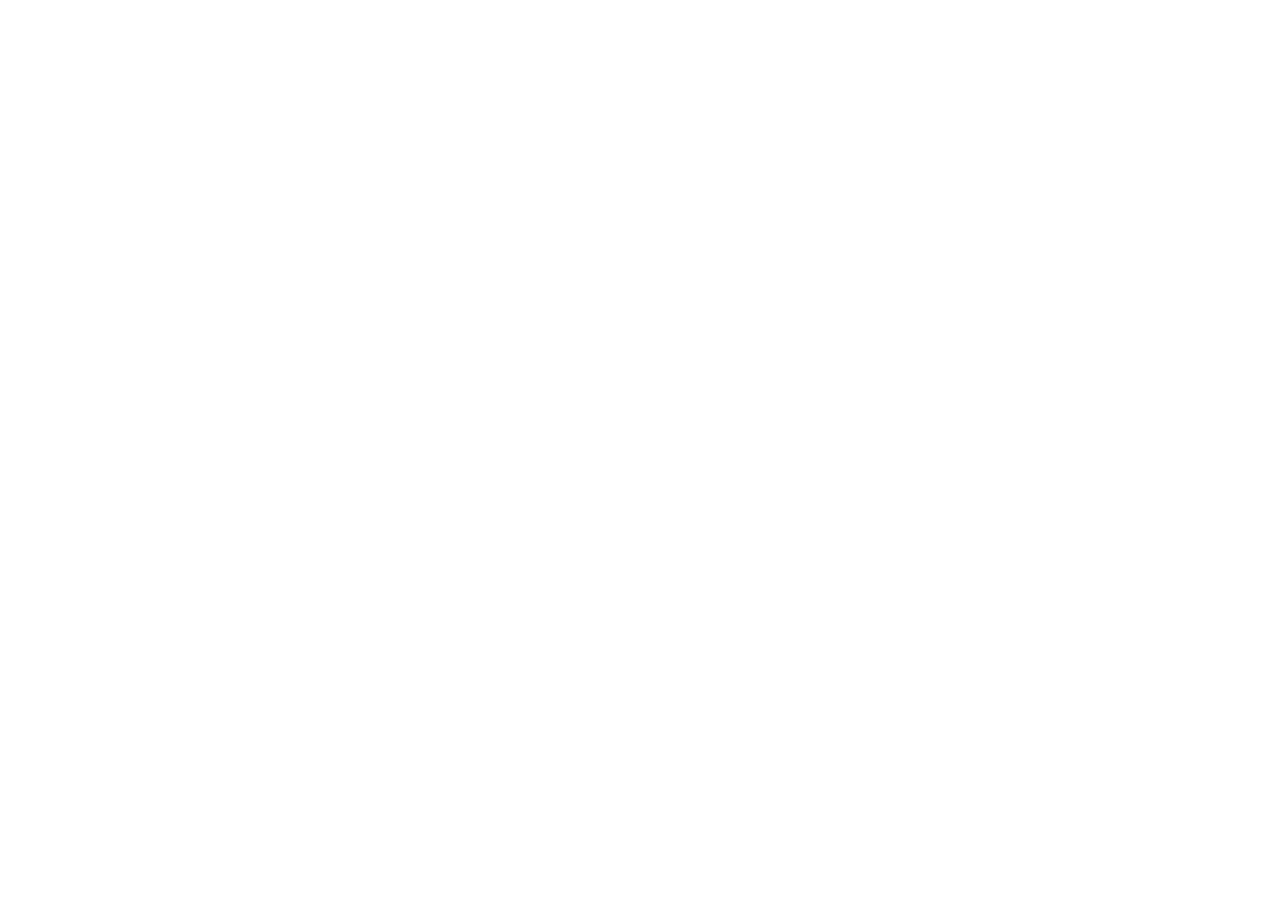
==== FrontEnd/login.html @ 02beb38c "création de la page login, accessible depuis la page home." ====
<!DOCTYPE html>
<html lang="en">
<head>
    <meta charset="UTF-8">
    <meta name="viewport" content="width=device-width, initial-scale=1.0">
    <title>Document</title>
</head>
<body>
    <div id="loginForm"></div>
    <script src="/Javascript/login.js" type="module"></script>
</body>
</html>
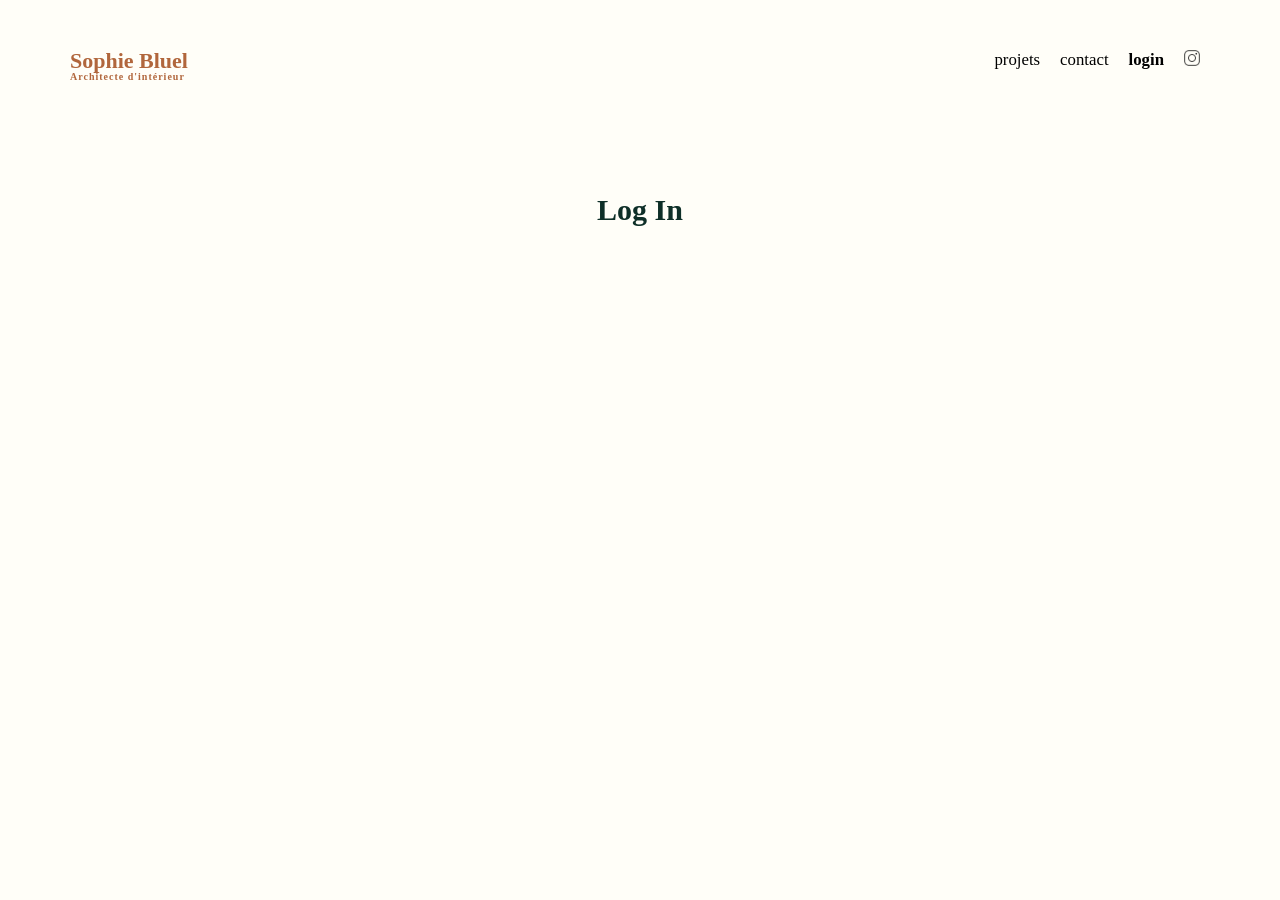
==== commit 4a15b289: "WIP sur le CSS global du site, et plus spécifiquement la page login" ====
--- a/FrontEnd/login.html
+++ b/FrontEnd/login.html
@@ -4,9 +4,26 @@
     <meta charset="UTF-8">
     <meta name="viewport" content="width=device-width, initial-scale=1.0">
     <title>Document</title>
+    <link rel="stylesheet" href="./assets/style.css">
 </head>
 <body>
-    <div id="loginForm"></div>
+    <header>
+        <h1>Sophie Bluel <span>Architecte d'intérieur</span></h1>
+        <nav>
+            <ul>
+                <li><a href="portfolio">projets</a></li>
+                <li><a href="#contact">contact</a></li>
+                <li>
+                    <a href="login.html" id="login" style="font-weight: bold;">login</a>
+                </li>
+                <li><a href="#"><img src="./assets/icons/instagram.png" alt="Instagram"></a></li>
+            </ul>
+        </nav>
+    </header>
+    <section id="loginSection">
+        <h2>Log In</h2>
+        <div id="loginForm"></div>
+    </section>
     <script src="/Javascript/login.js" type="module"></script>
 </body>
 </html>
--- a/FrontEnd/assets/style.css
+++ b/FrontEnd/assets/style.css
@@ -0,0 +1,418 @@
+/* http://meyerweb.com/eric/tools/css/reset/
+   v2.0 | 20110126
+   License: none (public domain)
+*/
+
+html, body, div, span, applet, object, iframe,
+h1, h2, h3, h4, h5, h6, p, blockquote, pre,
+a, abbr, acronym, address, big, cite, code,
+del, dfn, em, img, ins, kbd, q, s, samp,
+small, strike, strong, sub, sup, tt, var,
+b, u, i, center,
+dl, dt, dd, ol, ul, li,
+fieldset, form, label, legend,
+table, caption, tbody, tfoot, thead, tr, th, td,
+article, aside, canvas, details, embed,
+figure, figcaption, footer, header, hgroup,
+menu, nav, output, ruby, section, summary,
+time, mark, audio, video {
+	margin: 0;
+	padding: 0;
+	border: 0;
+	font-size: 100%;
+	font: inherit;
+	vertical-align: baseline;
+}
+/* HTML5 display-role reset for older browsers */
+article, aside, details, figcaption, figure,
+footer, header, hgroup, menu, nav, section {
+	display: block;
+}
+
+:root {
+	--primary-color: #1D6154;
+	--secondary-color: #0E2F28; 
+}
+
+body {
+	line-height: 1;
+}
+ol, ul {
+	list-style: none;
+}
+
+a {
+	text-decoration: none;
+	color: black;
+  }
+
+blockquote, q {
+	quotes: none;
+}
+blockquote:before, blockquote:after,
+q:before, q:after {
+	content: '';
+	content: none;
+}
+table {
+	border-collapse: collapse;
+	border-spacing: 0;
+}
+/** end reset css**/
+body {
+	max-width: 1140px;
+	margin:auto;
+	font-family: 'Work Sans' ;
+	font-size: 14px;
+	background-color: #FFFEF8;
+}
+header {
+	display: flex;
+	justify-content: space-between;
+	margin: 50px 0
+}
+section {
+	margin: 50px 0
+}
+
+h1{
+	display: flex;
+	flex-direction: column;
+	font-family: 'Syne';
+	font-size: 22px;
+	font-weight: 800;
+	color: #B1663C
+}
+
+h1 > span {
+	font-family: 'Work Sans';
+	font-size:10px;
+	letter-spacing: 0.1em;
+;
+}
+
+h2{
+	font-family: 'Syne';
+	font-weight: 700;
+	font-size: 30px;
+	color: var(--secondary-color)
+}
+nav ul {
+	display: flex;
+	align-items: center;
+	list-style-type: none;
+
+}
+nav li {
+	padding: 0 10px;
+	font-size: 1.2em;
+}
+
+nav li a:hover {
+	font-weight: bold;
+}
+
+nav li img{
+	width: 16px;
+	height: 16px;
+}
+
+.displayBlock {
+	display: block;
+}
+
+.displayNone {
+	display: none;
+}
+
+#introduction {
+	display: flex;
+	align-items: center;
+}
+#introduction figure {
+	flex: 1
+}
+#introduction img {
+	display: block;
+	margin: auto;
+	width: 80%;
+}
+
+#introduction article {
+	flex: 1
+}
+#introduction h2 {
+	margin-bottom: 1em;
+}
+
+#introduction p {
+	margin-bottom: 0.5em;
+}
+#portfolio h2 {
+	text-align: center;
+	margin-bottom: 1em;
+}
+.gallery {
+	width: 100%;
+	display: grid;
+	grid-template-columns: 1fr 1fr 1fr;
+	grid-column-gap: 20px;
+	grid-row-gap: 20px;
+}
+
+.gallery img {
+	width: 100%;
+}
+#contact {
+	width: 50%;
+margin: auto;
+}
+#contact > * {
+	text-align: center;
+
+}
+#contact h2{
+	margin-bottom: 20px;
+}
+#contact form {
+	text-align: left;
+	margin-top:30px;
+	display: flex;
+	flex-direction: column;
+}
+
+#contact input {
+	height: 50px;
+	font-size: 1.2em;
+	border: none;
+	box-shadow: 0px 4px 14px rgba(0, 0, 0, 0.09);
+}
+#contact label {
+	margin: 2em 0 1em 0;
+}
+#contact textarea {
+	border: none;
+	box-shadow: 0px 4px 14px rgba(0, 0, 0, 0.09);
+}
+
+footer nav ul {
+	display: flex;
+	justify-content: flex-end;
+	margin: 2em
+}
+
+/* BUTTONS */
+
+input[type="submit"]{
+	margin : 2em auto ;
+}
+
+.button-general {
+	border: none;
+	font-family: 'Syne';
+	font-weight: 700;
+	font-size: 16px;
+	color: white;
+	background-color: var(--primary-color);
+	width: 180px;
+	text-align: center;
+	border-radius: 60px ;
+}
+
+.button-general:hover {
+	background-color: var(--secondary-color);
+	color: white;
+}
+
+.button-general.selectAllBtn {
+	background-color:white ;
+	border: 1px solid var(--primary-color);
+	color: var(--primary-color);
+	width: auto;
+	min-width: 100px;
+	height: 37px;
+}
+
+.button-general.selectAllBtn:focus {
+	background-color: var(--primary-color);
+	color: white;
+}
+
+.filter {
+	display: flex;
+	justify-content: center;
+	gap: 10px;
+	margin: 40px;
+}
+/* ADMIN BANNER */
+
+#admin-banner {
+	position : fixed;
+    top : 0;
+    left : 0;
+    width : 100%;
+    background-color : black;
+    color : white;
+    display : flex;
+    align-items : center;
+    justify-content: center;
+    padding : 10px;
+}
+
+/* LOGIN PAGE */
+
+#loginSection {
+    display: flex;
+    flex-direction: column;
+    align-items: center;
+    height: 200px;
+    justify-content: space-evenly;
+}
+
+#loginSection h2 {
+	padding: 20px;
+}
+
+#loginFormElement {
+	display: flex;
+	flex-direction: column;
+}
+
+#loginFormElement a {
+	text-decoration: underline;
+	text-align: center;
+}
+
+.loginBtn {
+		padding: 3px;
+		border: none;
+		font-family: 'Syne';
+		font-size: 16px;
+		color: white;
+		background-color: var(--primary-color);
+		text-align: center;
+		border-radius: 60px ;
+	}
+
+
+/* MODAL */
+
+
+
+.overlay {
+    position: fixed;
+    top: 0;
+    left: 0;
+    width: 100%;
+    height: 100%;
+	z-index: 0;
+    background: rgba(0, 0, 0, 0.5); 
+    display: none; 
+}
+
+#modal {
+	display: none;
+	position: fixed;
+	z-index: 1;
+	left: 0;
+	top: 0;
+	width: 100%;
+	height: 100%;
+	overflow: auto;
+}
+
+.modal-wrapper {
+	background-color: #fff;
+	margin: auto;
+	padding: 20px;
+	border: 1px solid #888;
+	border-radius: 10px;
+	max-width: 630px;
+	text-align: center;
+	position: relative;
+	display: flex;
+	flex-direction: column;
+	align-items: center;
+}
+
+#modalLink {
+	text-decoration: none;
+	color: white;
+}
+
+.fa-solid {
+	font-size: 17px;
+	margin-right: 10px;
+	color: white;
+}
+
+.modification {
+	display: inline;
+	position: relative;
+}
+
+.modification i {
+	position: absolute;
+	padding : 8px;
+	border : 2px solid red;
+	font-size: 10px;
+	color: black;
+}
+
+.modification span {
+	font-family: "work-sans";
+	font-weight: 400;
+	font-size: 14px;
+	line-height: 100%;
+}
+
+.fa-arrow-left {
+	color: black;
+	position: absolute;
+	top: 10px;          
+	left: 10px;        
+	font-size: 20px;
+	cursor: pointer;
+	transition: transform 0.2s ease, color 0.2s ease;
+}
+
+.close-icon {
+    position: absolute;
+    top: 10px;
+    right: 10px;
+    font-size: 20px;
+    color: black;
+    cursor: pointer;
+    transition: transform 0.2s ease, color 0.2s ease;
+}
+
+.close-icon:hover {
+    transform: scale(1.1);
+}
+
+.work-item {
+	position: relative;
+}
+
+#modal-content {
+	display: grid;
+	grid-template-columns: repeat(auto-fit, minmax(100px, 1fr));
+	gap: 30px 10px;
+	padding: 10px;
+}
+
+#modal-content img {
+	width: 100%;
+}
+
+.delete-icon {
+	position: absolute;
+	top: 5px;
+	right: 5px;
+	background-color: rgb(0, 0, 0);
+	color: white;
+	border-radius: 5px;
+	padding: 5px;
+}
+
+/* PAGE DE CONNEXION */
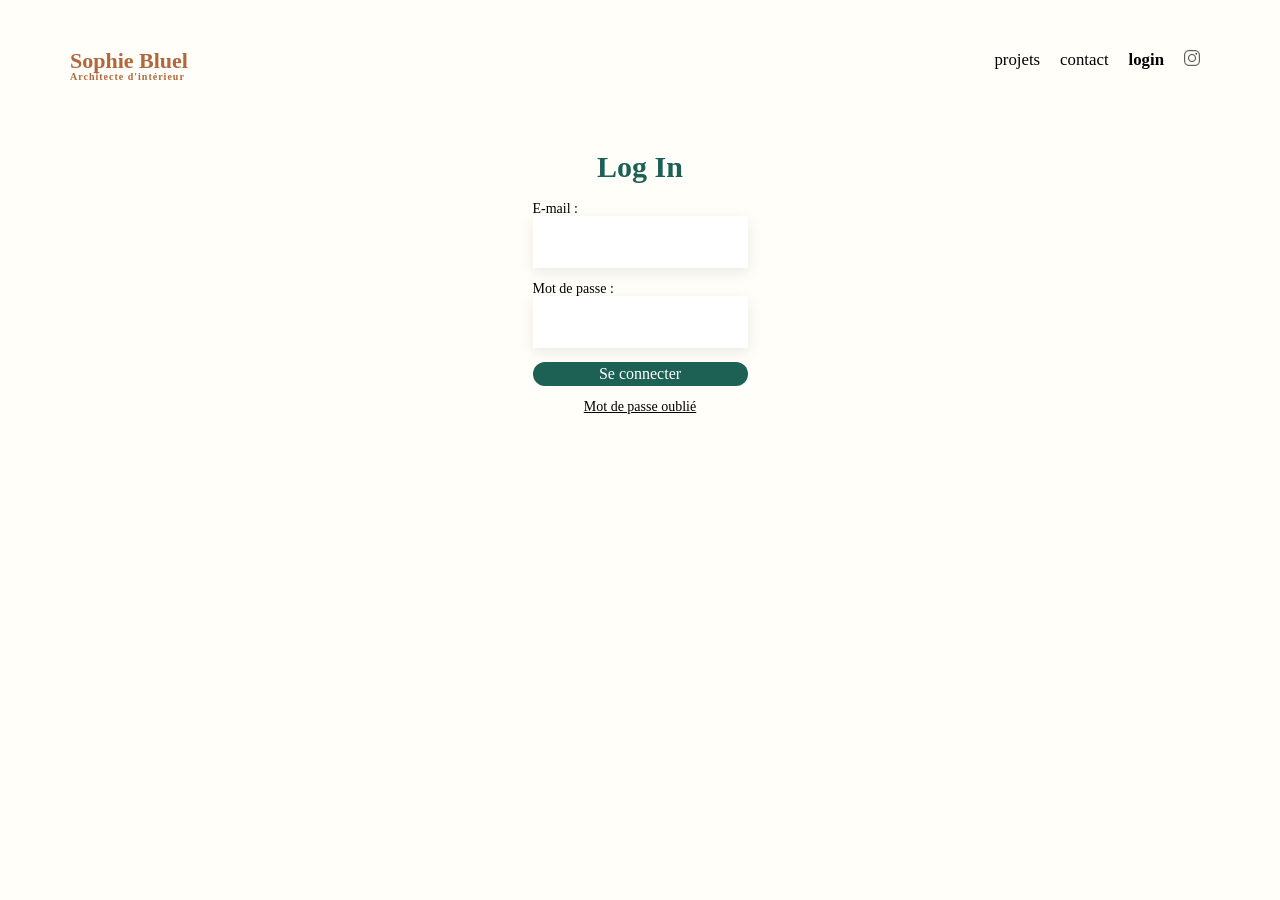
==== commit 33ca0b85: "ajout des fonctions sur le bouton modif admin. Actualisation sans reload des galeries. CSS btn modif" ====
--- a/FrontEnd/login.html
+++ b/FrontEnd/login.html
@@ -11,19 +11,19 @@
         <h1>Sophie Bluel <span>Architecte d'intérieur</span></h1>
         <nav>
             <ul>
-                <li><a href="portfolio">projets</a></li>
-                <li><a href="#contact">contact</a></li>
+                <li><a href="index.html#portfolio">projets</a></li>
+                <li><a href="index.html#contact">contact</a></li>
                 <li>
                     <a href="login.html" id="login" style="font-weight: bold;">login</a>
                 </li>
                 <li><a href="#"><img src="./assets/icons/instagram.png" alt="Instagram"></a></li>
             </ul>
-        </nav>
+        </nav> 
     </header>
     <section id="loginSection">
         <h2>Log In</h2>
         <div id="loginForm"></div>
     </section>
-    <script src="/Javascript/login.js" type="module"></script>
+    <script src="./Javascript/login.js" type="module"></script>
 </body>
 </html>
--- a/FrontEnd/assets/style.css
+++ b/FrontEnd/assets/style.css
@@ -62,17 +62,17 @@
 body {
 	max-width: 1140px;
 	margin:auto;
-	font-family: 'Work Sans' ;
+	font-family: 'Work Sans';
 	font-size: 14px;
 	background-color: #FFFEF8;
 }
 header {
 	display: flex;
 	justify-content: space-between;
-	margin: 50px 0
+	margin: 50px 0;
 }
 section {
-	margin: 50px 0
+	margin: 50px 0;
 }
 
 h1{
@@ -95,7 +95,7 @@
 	font-family: 'Syne';
 	font-weight: 700;
 	font-size: 30px;
-	color: var(--secondary-color)
+	color: var(--primary-color);
 }
 nav ul {
 	display: flex;
@@ -130,7 +130,7 @@
 	align-items: center;
 }
 #introduction figure {
-	flex: 1
+	flex: 1;
 }
 #introduction img {
 	display: block;
@@ -139,7 +139,7 @@
 }
 
 #introduction article {
-	flex: 1
+	flex: 1;
 }
 #introduction h2 {
 	margin-bottom: 1em;
@@ -165,7 +165,7 @@
 }
 #contact {
 	width: 50%;
-margin: auto;
+	margin: auto;
 }
 #contact > * {
 	text-align: center;
@@ -198,7 +198,7 @@
 footer nav ul {
 	display: flex;
 	justify-content: flex-end;
-	margin: 2em
+	margin: 2em;
 }
 
 /* BUTTONS */
@@ -294,6 +294,21 @@
 		border-radius: 60px ;
 	}
 
+.login-input {
+	height: 50px;
+	font-size: 1.2em;
+	border: none;
+	box-shadow: 0px 4px 14px rgba(0, 0, 0, 0.09);
+}
+
+.login-input textarea {
+	border: none;
+	box-shadow: 0px 4px 14px rgba(0, 0, 0, 0.09);
+}
+
+.loginFormElement {
+	font-family: 'Work Sans';
+}
 
 /* MODAL */
 
@@ -307,7 +322,7 @@
     height: 100%;
 	z-index: 0;
     background: rgba(0, 0, 0, 0.5); 
-    display: none; 
+	display: none;
 }
 
 #modal {
@@ -342,25 +357,41 @@
 
 .fa-solid {
 	font-size: 17px;
-	margin-right: 10px;
-	color: white;
+	color: white;
+}
+
+/* Bouton modifier */
+
+.fantom {
+	width: 1140px;
 }
 
 .modification {
-	display: inline;
-	position: relative;
+	display: flex;
+}
+
+#modif-btn {
+	display: none;
+	align-items: center;
+}
+
+.conteneurModif {
+	width: 1140px;
+}
+
+#modification h2 {
+	display: flex;
+	white-space: nowrap;
 }
 
 .modification i {
-	position: absolute;
-	padding : 8px;
-	border : 2px solid red;
-	font-size: 10px;
+	padding : 10px;
+	font-size: 14px;
 	color: black;
 }
 
 .modification span {
-	font-family: "work-sans";
+	font-family: 'Work Sans';
 	font-weight: 400;
 	font-size: 14px;
 	line-height: 100%;
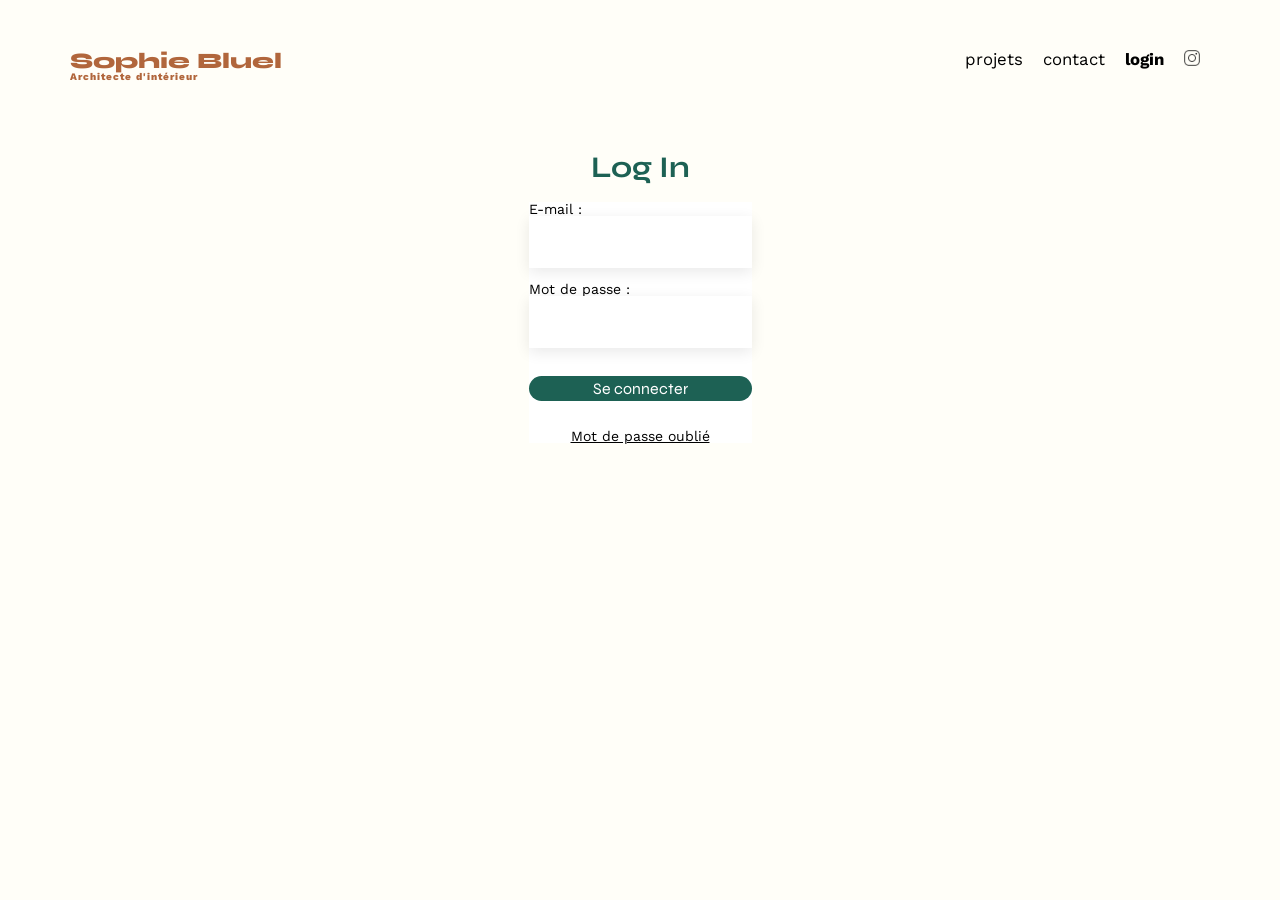
==== commit c2f50e42: "CSS page login" ====
--- a/FrontEnd/login.html
+++ b/FrontEnd/login.html
@@ -5,6 +5,7 @@
     <meta name="viewport" content="width=device-width, initial-scale=1.0">
     <title>Document</title>
     <link rel="stylesheet" href="./assets/style.css">
+    <link href="https://fonts.googleapis.com/css2?family=Syne:wght@700;800&family=Work+Sans&display=swap" rel="stylesheet">
 </head>
 <body>
     <header>
--- a/FrontEnd/assets/style.css
+++ b/FrontEnd/assets/style.css
@@ -276,6 +276,7 @@
 #loginFormElement {
 	display: flex;
 	flex-direction: column;
+	background-color: white !important;
 }
 
 #loginFormElement a {
@@ -284,17 +285,18 @@
 }
 
 .loginBtn {
-		padding: 3px;
-		border: none;
-		font-family: 'Syne';
-		font-size: 16px;
-		color: white;
-		background-color: var(--primary-color);
-		text-align: center;
-		border-radius: 60px ;
-	}
+	padding: 3px;
+	border: none;
+	font-family: 'Syne';
+	font-size: 16px;
+	color: white;
+	background-color: var(--primary-color);
+	text-align: center;
+	border-radius: 60px ;
+}
 
 .login-input {
+	padding-left: 10px;
 	height: 50px;
 	font-size: 1.2em;
 	border: none;
@@ -303,11 +305,17 @@
 
 .login-input textarea {
 	border: none;
-	box-shadow: 0px 4px 14px rgba(0, 0, 0, 0.09);
-}
-
-.loginFormElement {
+	box-shadow: 0px 4px 14px rgba(0, 0, 0, 0.09);	
+}
+
+.loginFormElement label {
 	font-family: 'Work Sans';
+}
+
+#authError {
+	color: red;
+	font-weight: bold !important;
+	font-size: 20px;
 }
 
 /* MODAL */
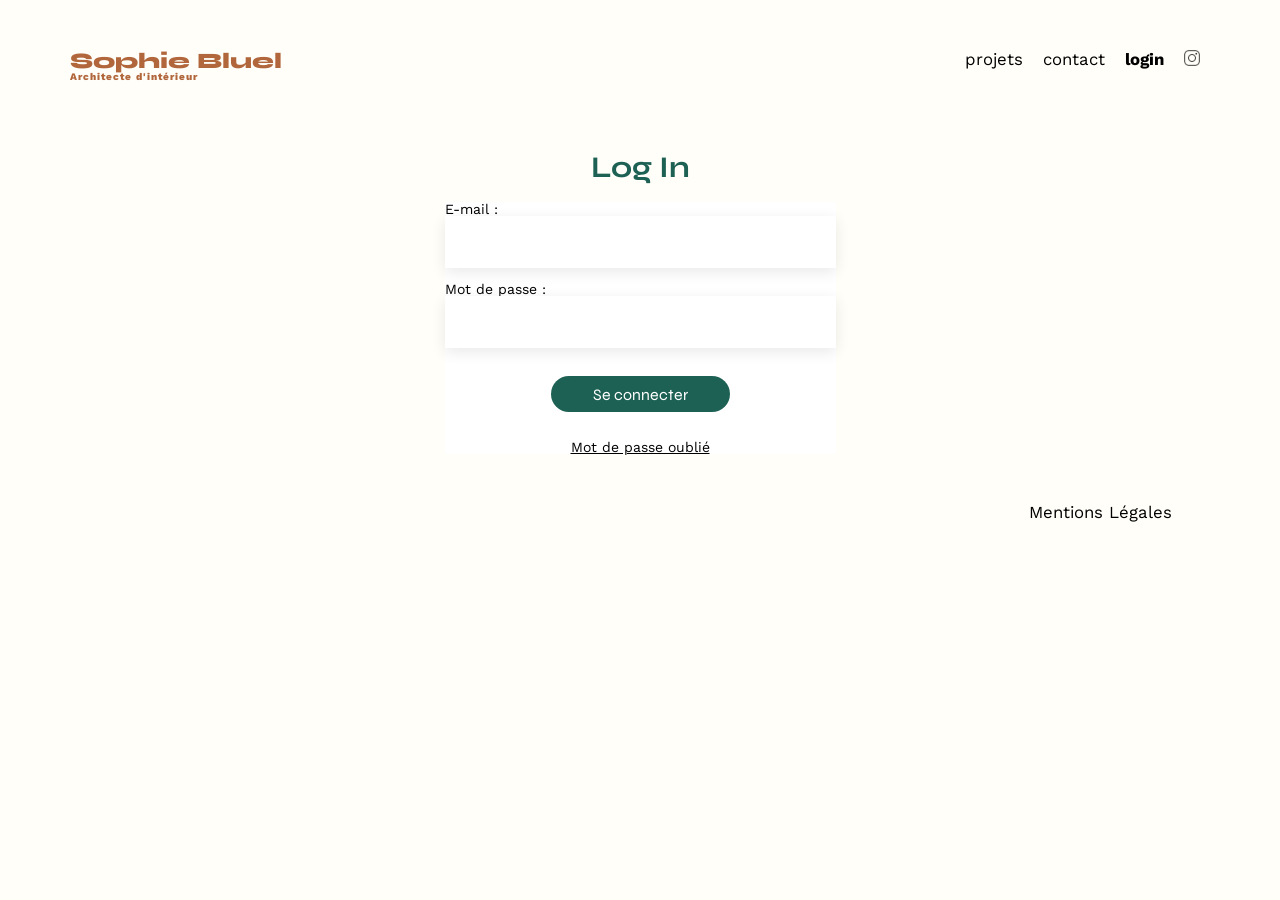
==== commit 378165b7: "WIP" ====
--- a/FrontEnd/login.html
+++ b/FrontEnd/login.html
@@ -21,10 +21,19 @@
             </ul>
         </nav> 
     </header>
-    <section id="loginSection">
-        <h2>Log In</h2>
-        <div id="loginForm"></div>
-    </section>
+    <main>
+        <section id="loginSection">
+            <h2>Log In</h2>
+            <div id="loginForm"></div>
+        </section>
+    </main>
+    <footer>
+        <nav>
+            <ul>
+                <li>Mentions Légales</li>
+            </ul>
+        </nav>
+    </footer>
     <script src="./Javascript/login.js" type="module"></script>
 </body>
 </html>
--- a/FrontEnd/assets/style.css
+++ b/FrontEnd/assets/style.css
@@ -66,6 +66,7 @@
 	font-size: 14px;
 	background-color: #FFFEF8;
 }
+
 header {
 	display: flex;
 	justify-content: space-between;
@@ -97,6 +98,8 @@
 	font-size: 30px;
 	color: var(--primary-color);
 }
+
+
 nav ul {
 	display: flex;
 	align-items: center;
@@ -187,9 +190,11 @@
 	border: none;
 	box-shadow: 0px 4px 14px rgba(0, 0, 0, 0.09);
 }
+
 #contact label {
 	margin: 2em 0 1em 0;
 }
+
 #contact textarea {
 	border: none;
 	box-shadow: 0px 4px 14px rgba(0, 0, 0, 0.09);
@@ -265,7 +270,6 @@
     display: flex;
     flex-direction: column;
     align-items: center;
-    height: 200px;
     justify-content: space-evenly;
 }
 
@@ -286,6 +290,8 @@
 
 .loginBtn {
 	padding: 3px;
+	width: 179px;
+	height: 36px;
 	border: none;
 	font-family: 'Syne';
 	font-size: 16px;
@@ -293,11 +299,13 @@
 	background-color: var(--primary-color);
 	text-align: center;
 	border-radius: 60px ;
+	margin: 0 auto;
 }
 
 .login-input {
 	padding-left: 10px;
 	height: 50px;
+	width: 379px;
 	font-size: 1.2em;
 	border: none;
 	box-shadow: 0px 4px 14px rgba(0, 0, 0, 0.09);
@@ -318,8 +326,8 @@
 	font-size: 20px;
 }
 
+
 /* MODAL */
-
 
 
 .overlay {
@@ -344,18 +352,94 @@
 	overflow: auto;
 }
 
+
+#modal-content {
+	font-family: "Work Sans";
+	display: grid;
+	grid-template-columns: repeat(5, 1fr);
+	gap: 5px 10px;
+	padding-bottom: 50px;
+	/* border-bottom: 1px solid grey; */
+	overflow-y: auto;
+}
+
+#modal-content img {
+	width: 100%;
+	height: 120px;
+	object-fit: cover;
+}
+
+.delete-icon {
+	position: absolute;
+	top: 5px;
+	right: 5px;
+	background-color: rgb(0, 0, 0);
+	color: white;
+	border-radius: 5px;
+	padding: 4px;
+}
+
+/* .crossIcon {
+	position: absolute;
+	top: 5px;
+	right: 5px;
+	background-color: rgb(0, 0, 0);
+	color: white;
+	border-radius: 5px;
+	padding: 4px;
+} */
+
+.modal-title {
+	display: flex;
+	align-items: center;
+	height: 83px;
+	font-size: x-large;
+	font-weight: 500;
+}
+
+.modal-content {
+	display: flex;
+	flex-direction: column;
+	justify-content: space-between;
+	flex: 1;
+	width: 80%;
+}
+
+#first-btn {
+	width: 80%;
+}
+
+.modal-btn {
+	flex: 0 0 83px;
+	border-top: 2px solid lightgray;
+	width: 100%;
+	display: flex;
+	justify-content: center;
+	align-items: center;
+	margin: 0 auto;
+}
+
 .modal-wrapper {
 	background-color: #fff;
 	margin: auto;
 	padding: 20px;
-	border: 1px solid #888;
+	/* border: 1px solid #888; */
 	border-radius: 10px;
-	max-width: 630px;
 	text-align: center;
 	position: relative;
 	display: flex;
 	flex-direction: column;
 	align-items: center;
+	width: 630px;
+	height: 670px;  
+}
+
+#first-modal, #second-modal {
+	display: flex;
+	flex-direction: column;
+	align-items: center;
+	width: 100%;
+	height: 100%;
 }
 
 #modalLink {
@@ -363,10 +447,130 @@
 	color: white;
 }
 
-.fa-solid {
-	font-size: 17px;
-	color: white;
-}
+#first-modal .modal-content {
+	font-size: 12px;
+	color: white;
+}
+
+.file-info {
+	margin-bottom: 10px;
+}
+
+
+#modal-button {
+	width: 237px;
+	height: 36px;
+	padding: 10px;
+}
+
+.add-photo-form {
+	display: flex;
+	flex-direction: column;
+}
+
+.form-group {
+	display: flex;
+	flex-direction: column;
+}
+
+.form-group label {
+	display: flex;
+	padding: 20px 0px 10px 0px;
+	font-size: 15px;
+}
+
+.form-group input {
+	height: 50px;
+	font-size: 1.1em;
+	border: none;
+	box-shadow: 0px 4px 14px rgba(0, 0, 0, 0.09);
+	padding-left: 11px;
+}
+
+.form-group select {
+    height: 50px;
+    font-size: 1.1em;
+    border: none;
+    box-shadow: 0px 4px 14px rgba(0, 0, 0, 0.09);
+	padding-left: 10px;
+}
+
+#upload-button {
+	border: none;
+	font-family: 'Syne';
+	font-weight: 500;
+	font-size: 14px;
+	color: #306685;
+	background-color: #CBD6DC;
+	width: 173px;
+	height: 36px;
+	text-align: center;
+	border-radius: 50px ;
+	padding: 10px;
+	margin: 10px;
+	cursor: pointer;
+}
+
+#submit-btn {
+	width: 237px;
+    height: 36px;
+    padding: 10px;
+	background-color: #CBD6DC;
+}
+
+#drop-label {
+	height: 100%;
+}
+
+#drop-zone {
+	position: relative;
+	background-color: #E8F1F6;
+	border-radius: 3px;
+	display: flex;
+	flex-direction: column;
+	justify-content: flex-end;
+	height: 50%;
+}
+
+/* .cross-icon {
+    position: absolute;
+    top: 10px;
+    right: 10px;
+    background: red;
+    color: white;
+    border-radius: 50%;
+    width: 20px;
+    height: 20px;
+    display: flex;
+    justify-content: center;
+    align-items: center;
+    cursor: pointer;
+    font-size: 14px;
+    z-index: 10; /* Assure qu'elle est bien au-dessus de l'image 
+} */
+
+#select-img {
+	display: flex;
+	flex-direction: column;
+	align-items: center;
+}
+
+#drop-zone .fa-regular {
+	width: 76px;
+	height: 76px;
+	font-size: 73px;
+	padding-top: 10px;
+	color: #B9C5CC;
+}
+
+#preview-image {
+    max-width: 200px;  
+    object-fit: contain; 
+    display: block; 
+    margin: 0 auto; 
+}
+
+
 
 /* Bouton modifier */
 
@@ -381,6 +585,7 @@
 #modif-btn {
 	display: none;
 	align-items: center;
+	cursor: pointer;
 }
 
 .conteneurModif {
@@ -415,7 +620,7 @@
 	transition: transform 0.2s ease, color 0.2s ease;
 }
 
-.close-icon {
+#close-icon1 {
     position: absolute;
     top: 10px;
     right: 10px;
@@ -423,9 +628,10 @@
     color: black;
     cursor: pointer;
     transition: transform 0.2s ease, color 0.2s ease;
-}
-
-.close-icon:hover {
+	z-index: 999;
+}
+
+#close-icon1:hover {
     transform: scale(1.1);
 }
 
@@ -433,25 +639,5 @@
 	position: relative;
 }
 
-#modal-content {
-	display: grid;
-	grid-template-columns: repeat(auto-fit, minmax(100px, 1fr));
-	gap: 30px 10px;
-	padding: 10px;
-}
-
-#modal-content img {
-	width: 100%;
-}
-
-.delete-icon {
-	position: absolute;
-	top: 5px;
-	right: 5px;
-	background-color: rgb(0, 0, 0);
-	color: white;
-	border-radius: 5px;
-	padding: 5px;
-}
 
 /* PAGE DE CONNEXION */
